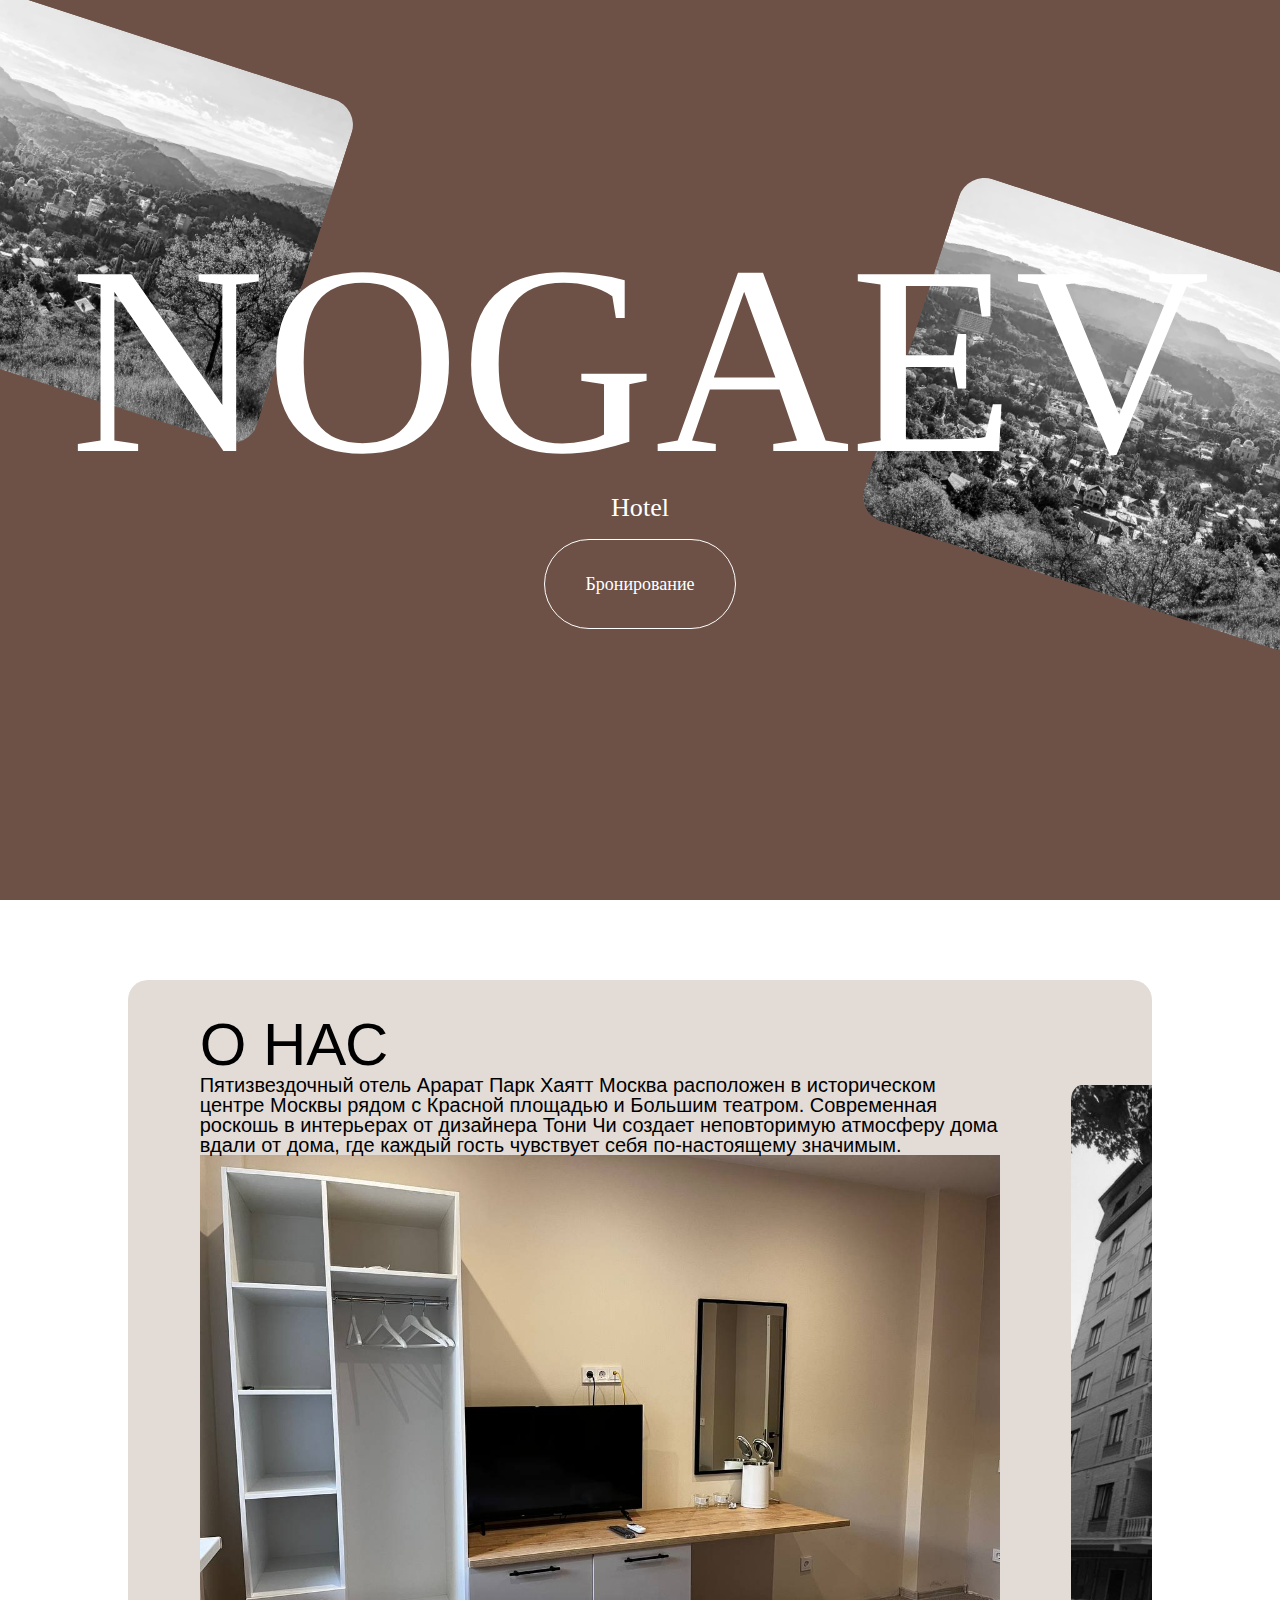
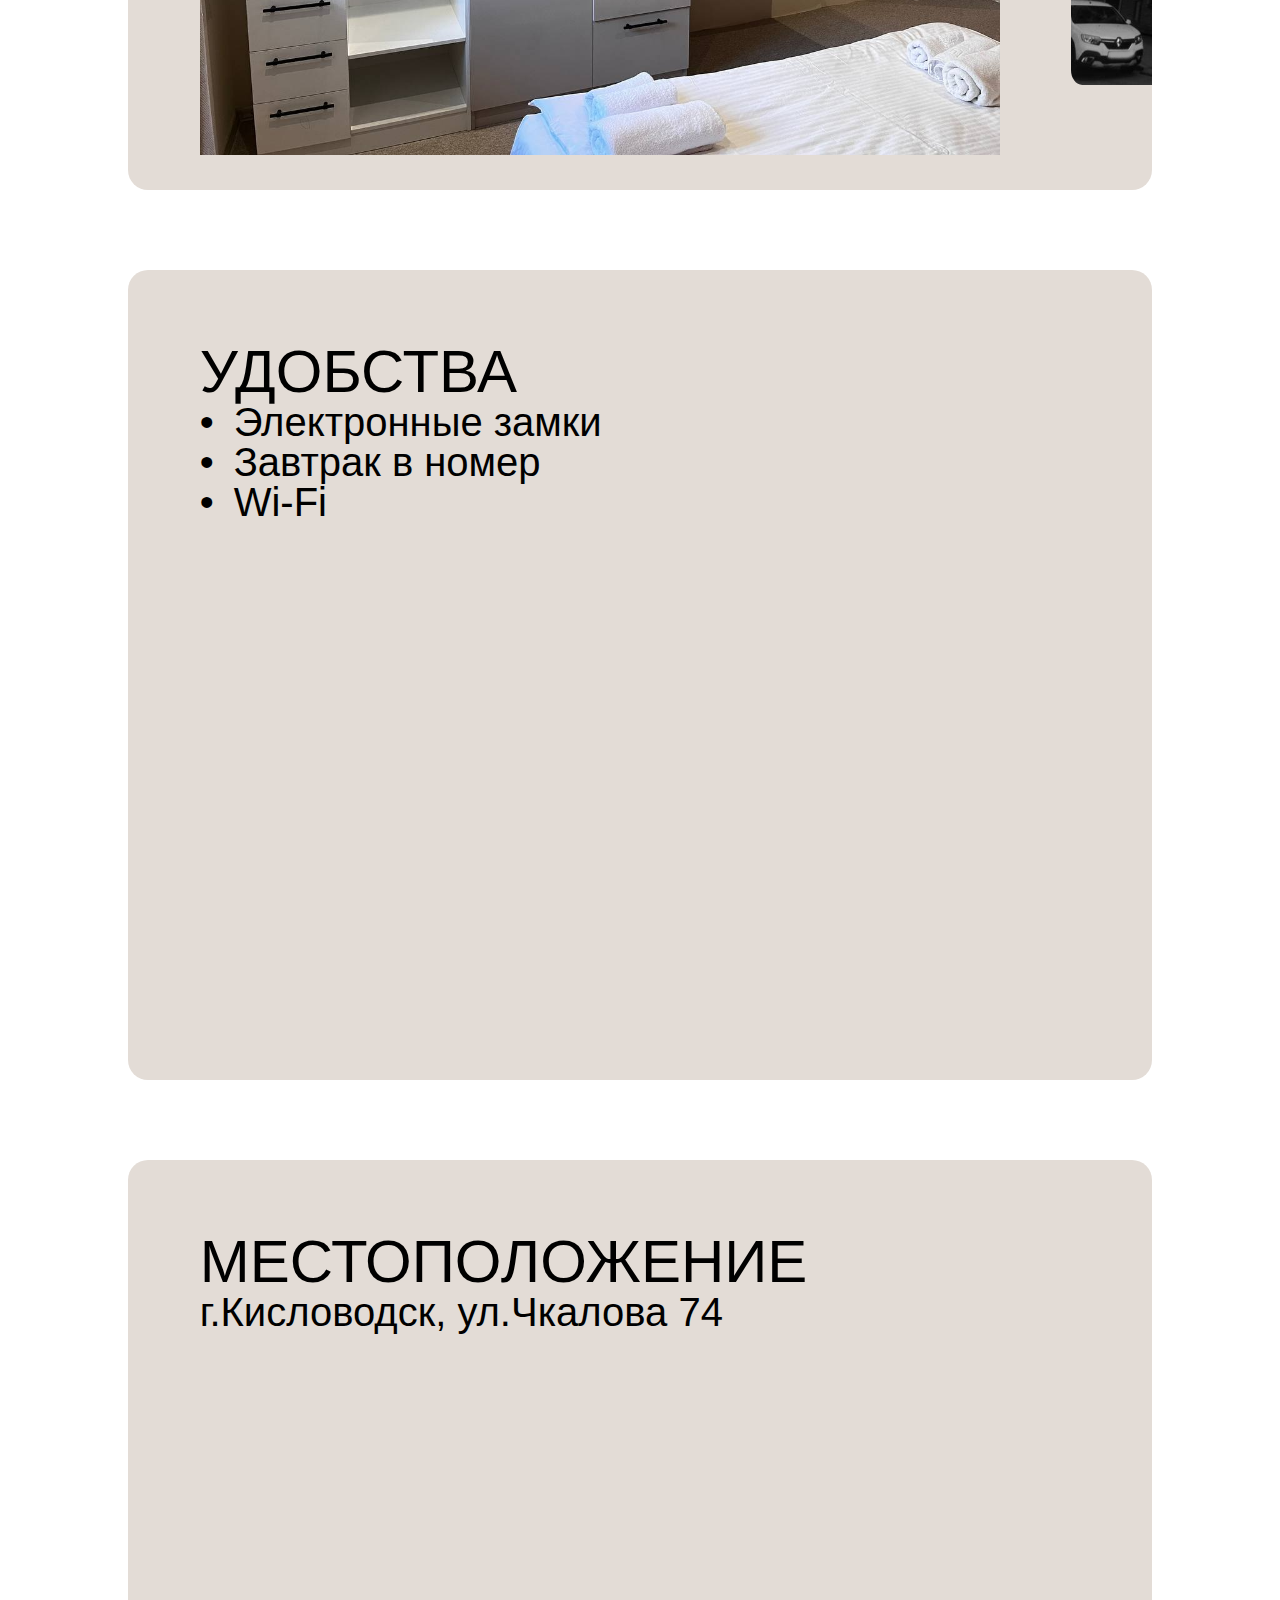
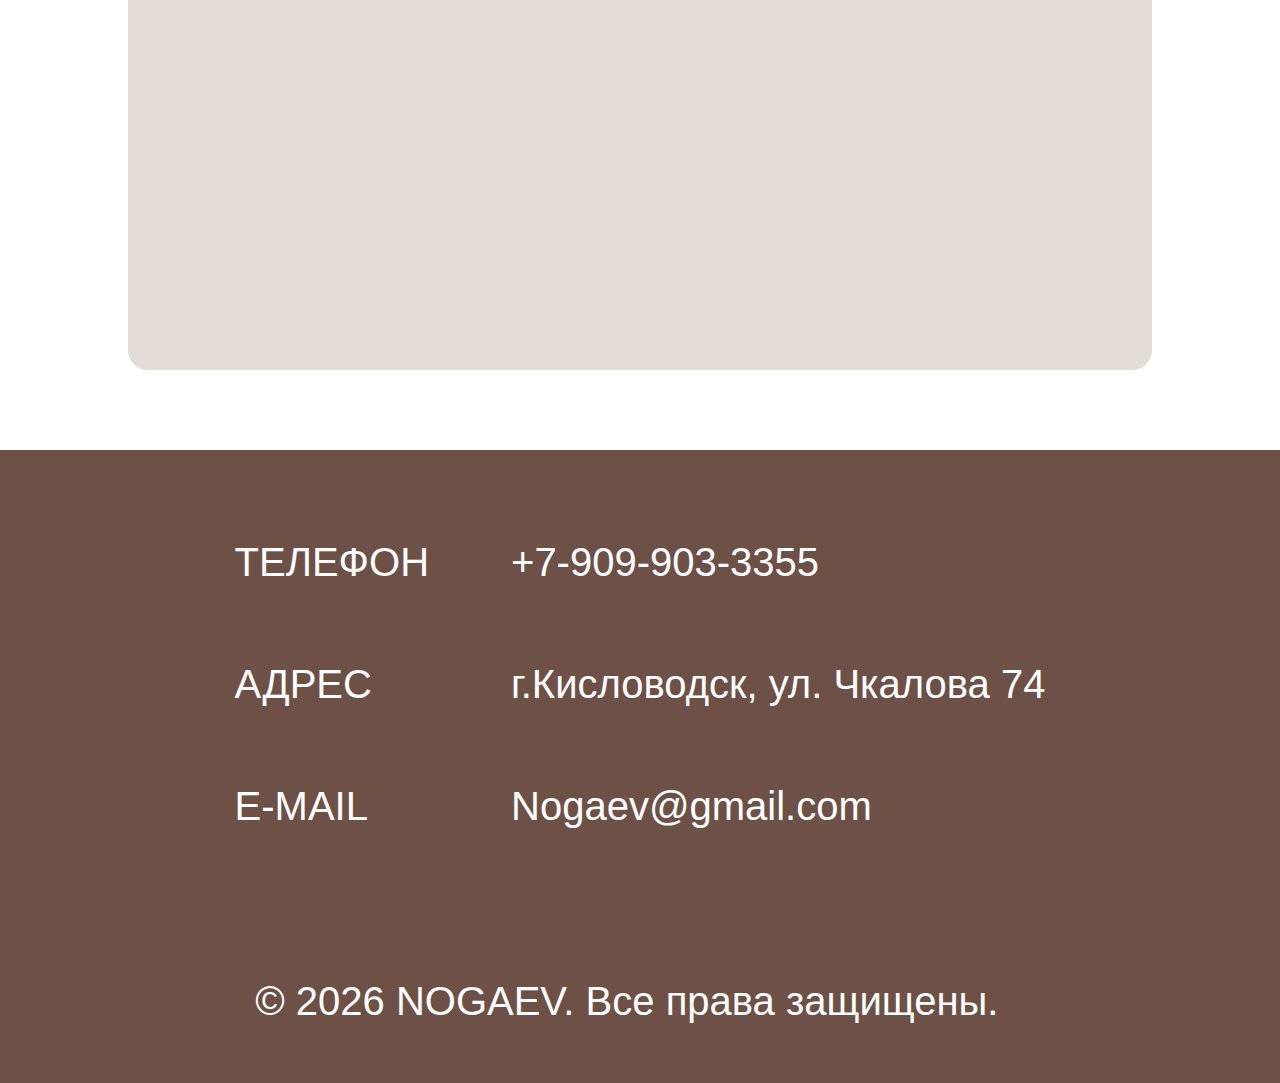
==== Proto_v1.3/index.html @ 4fed7bed "Second version of site demo" ====
<!DOCTYPE html>
<html lang="en">
<head>
    <meta charset="UTF-8">
    <meta name="viewport" content="width=device-width, initial-scale=1.0">
    <title>Document</title>

    <link rel="stylesheet" href="css\style.css">
    <link rel="stylesheet" href="css\main.css">
    <link rel="stylesheet" href="css\header.css">

    <script src="https://api-maps.yandex.ru/2.1/?lang=en_US"></script>
    <script src="js\map.js"></script>
    <script src="js\copyright.js"></script>
</head>
<header>
        <div class="center">
        <div class="photo">
        <img class="photo_left img_e" src="img\Kisl_1.jpg" alt="#" width="50%" height="50%">
        <img class="photo_right ing_e" src="img\Kisl_1.jpg" alt="#" width="50%" height="50%">
        </div>
            <div class="visitor_screen">
            <div><h1>NOGAEV</h1></div>
        <div><h4 class="text"> Hotel</h4></div>
           <div> <button id="Booking">
                Бронирование
            </button>
            </div>
        </div>
        </div>
        
    </header>
<body>
    
    <div>
        <div class="container container_content">
            <div class="text_container">
                <h2>О НАС</h2>
                <p class="text_sod box">Пятизвездочный отель Арарат Парк Хаятт Москва расположен в историческом центре Москвы рядом с Красной площадью и Большим театром. 
                Современная роскошь в интерьерах от дизайнера Тони Чи создает неповторимую атмосферу дома вдали от дома, где каждый гость чувствует себя по-настоящему значимым.</p>  
                <img  src="img\photo_2023-08-28_21-07-23.jpg" alt="#" height="600px">
            </div>
            <img src="img\Nogaev.jpg" class="rounded-corner" alt="#" height="600px">
        </div>

        <div class="container">
            <div class="text_container">
                <h2>УДОБСТВА</h2>
                <ul class="text_sod dot-list text_sodr">
                    <li>Электронные замки</li>
                    <li>Завтрак в номер</li>
                    <li>Wi-Fi</li>
                </ul>
            </div>
        </div>
    
        <div class="container">
            <div class="text_container">
                <h2>МЕСТОПОЛОЖЕНИЕ</h2>
                <h3>г.Кисловодск, ул.Чкалова 74</h3>
                <div id="map" style="height: 600px;"></div>
            </div>
        </div>
    
    </div>
    
    </body>
    <footer>
        <div class="contacts">
            <h3 class="h3_white"><table class="table">
                <tr>
                    <td>ТЕЛЕФОН</td>
                    <td>+7-909-903-3355</td>
                </tr>
                <tr>
                    <td>АДРЕС</td>
                    <td>г.Кисловодск, ул. Чкалова 74</td>
                </tr>
                <tr>
                    <td>E-MAIL</td>
                    <td>Nogaev@gmail.com</td>
                </tr>
            </table>
            <p class="text_container" id="copyright">&copy; <span id="year"></span> NOGAEV. Все права защищены.</p></h3>
        </div>
    </footer>    
</html>
<script>const yearSpan = document.getElementById("year");
const currentYear = new Date().getFullYear();
yearSpan.textContent = currentYear;</script>
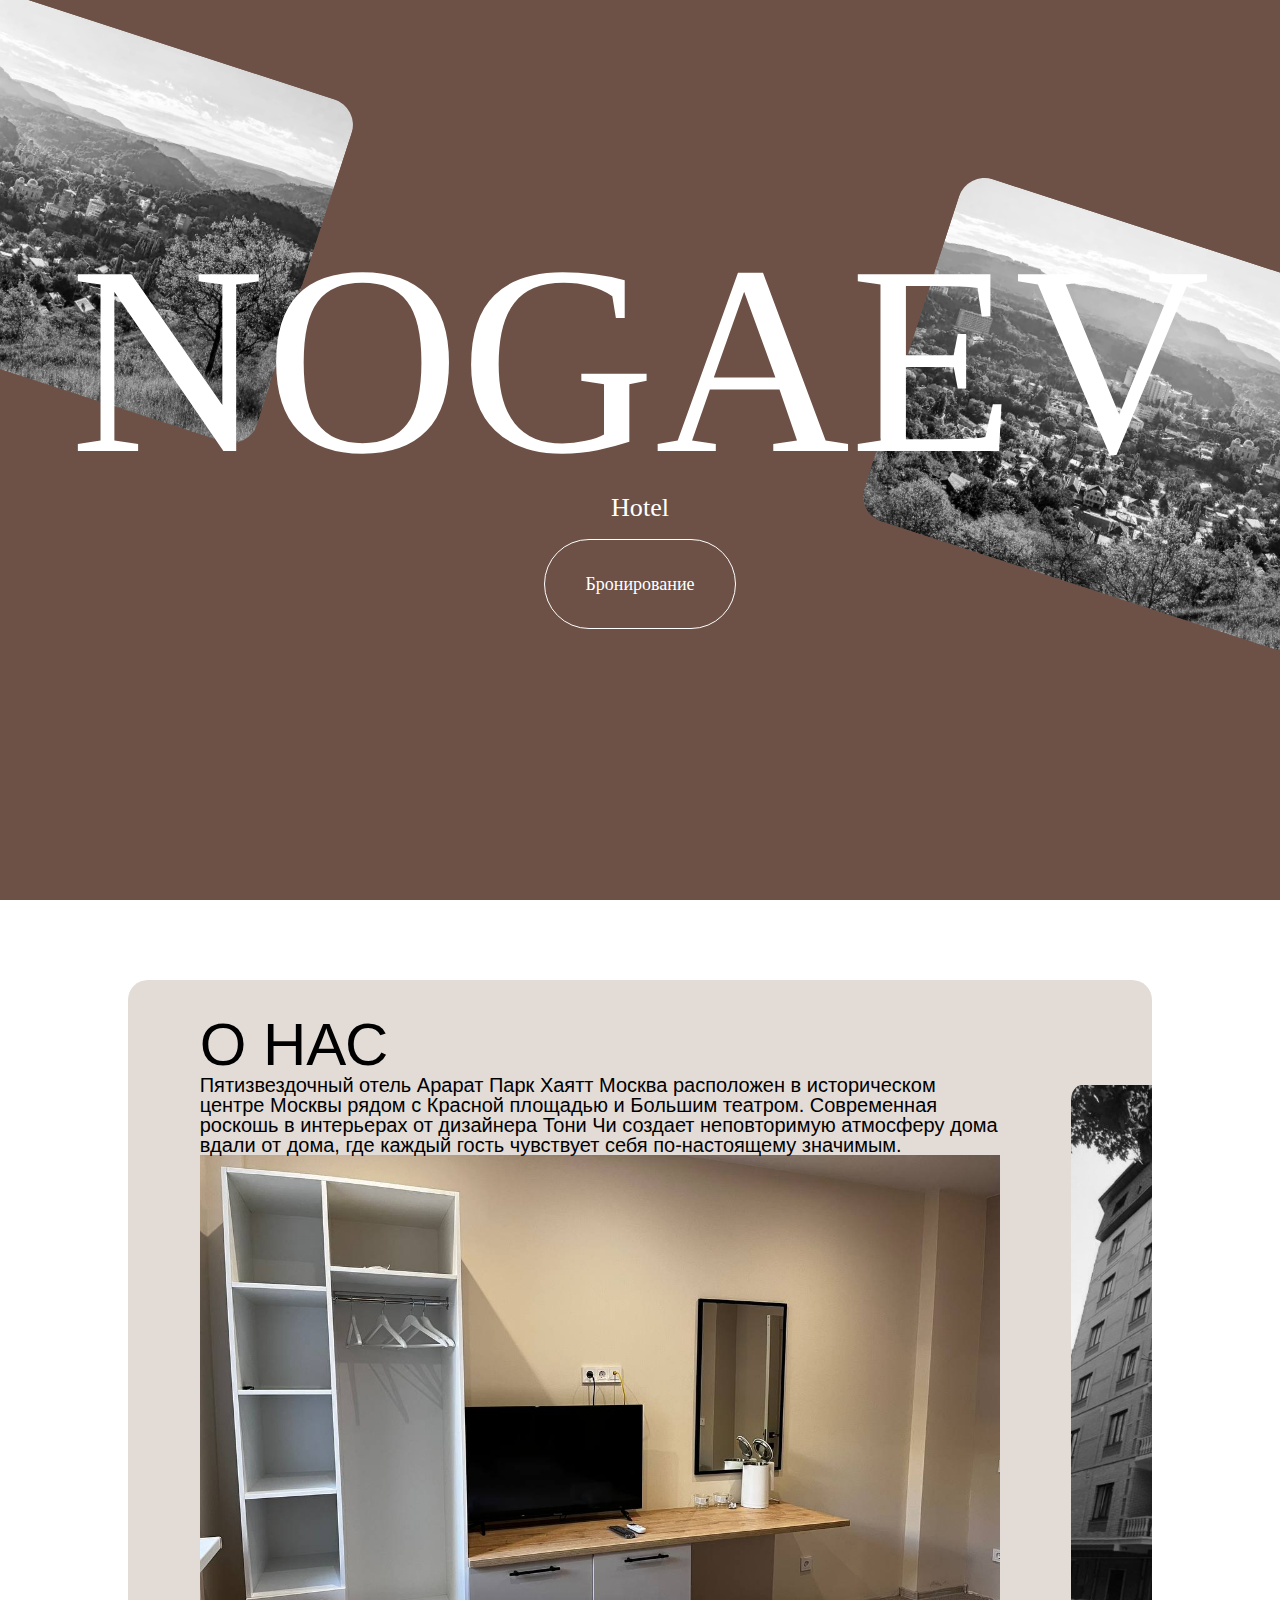
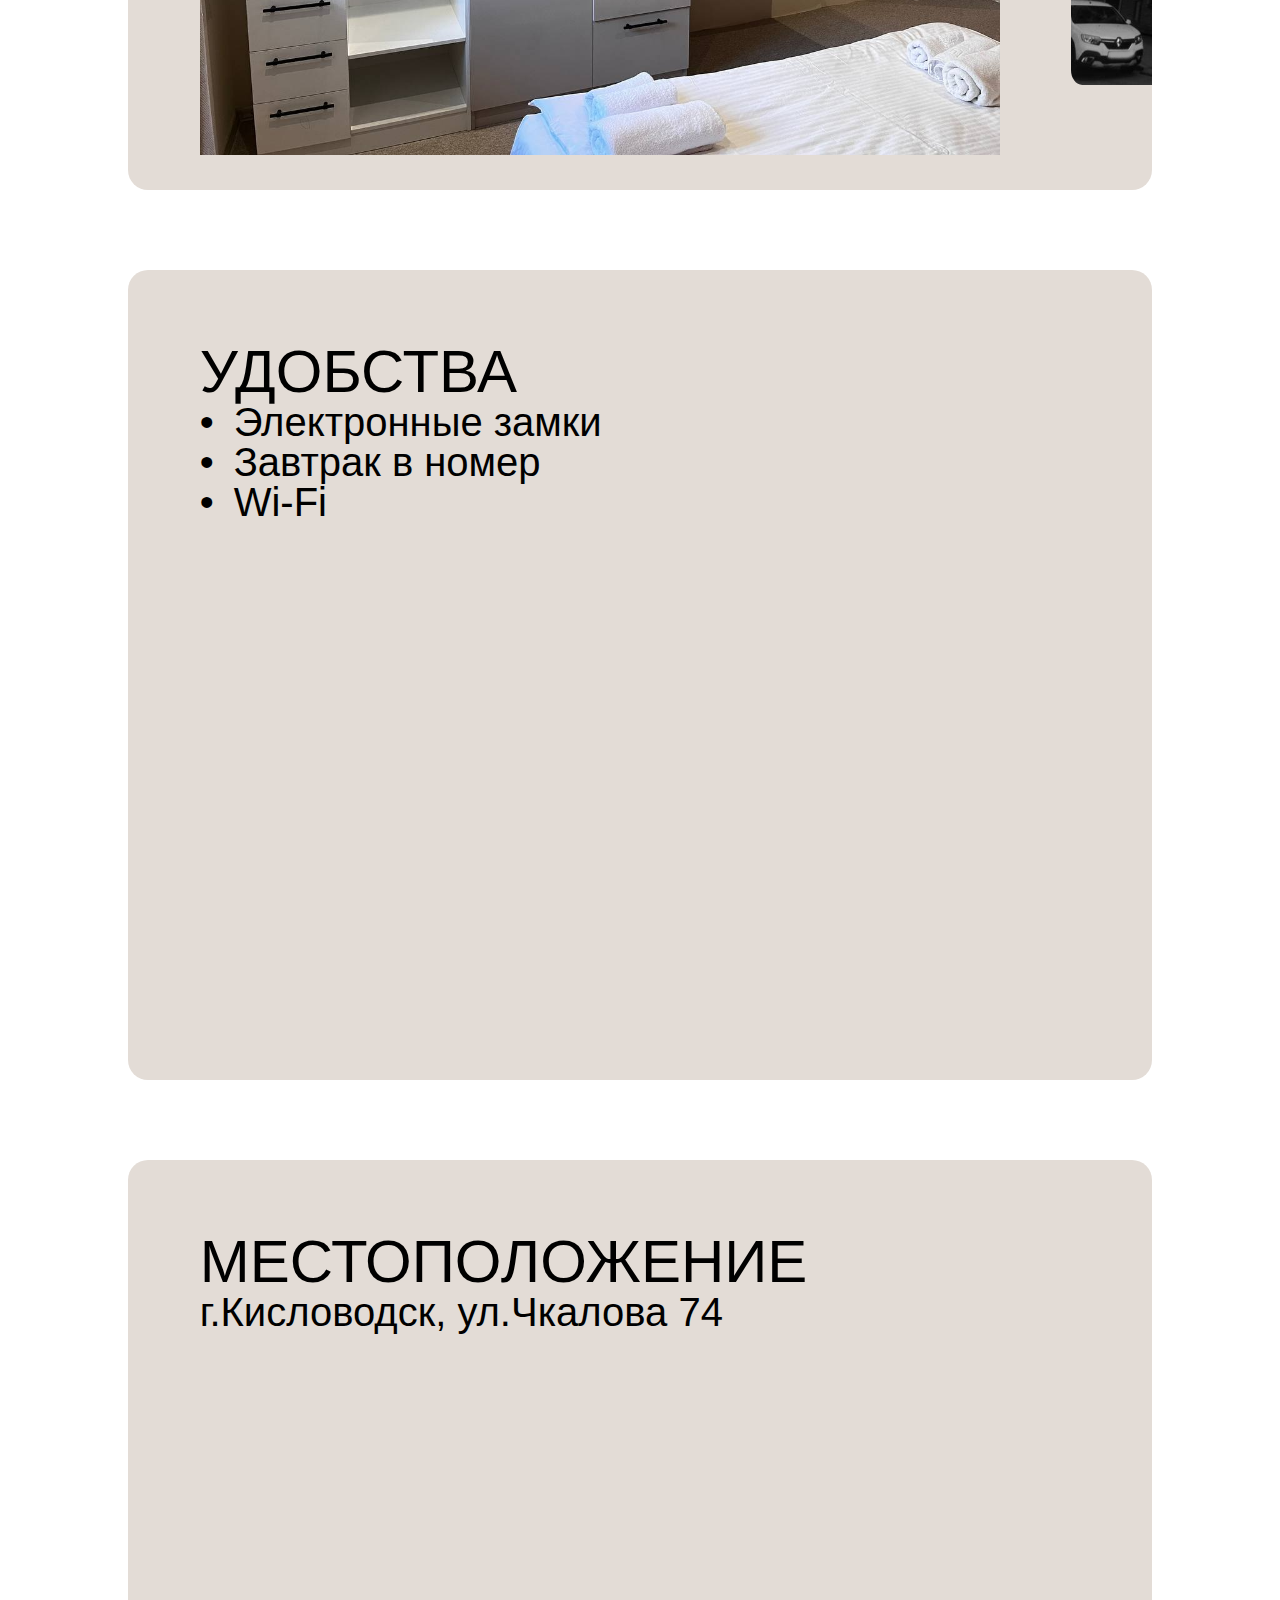
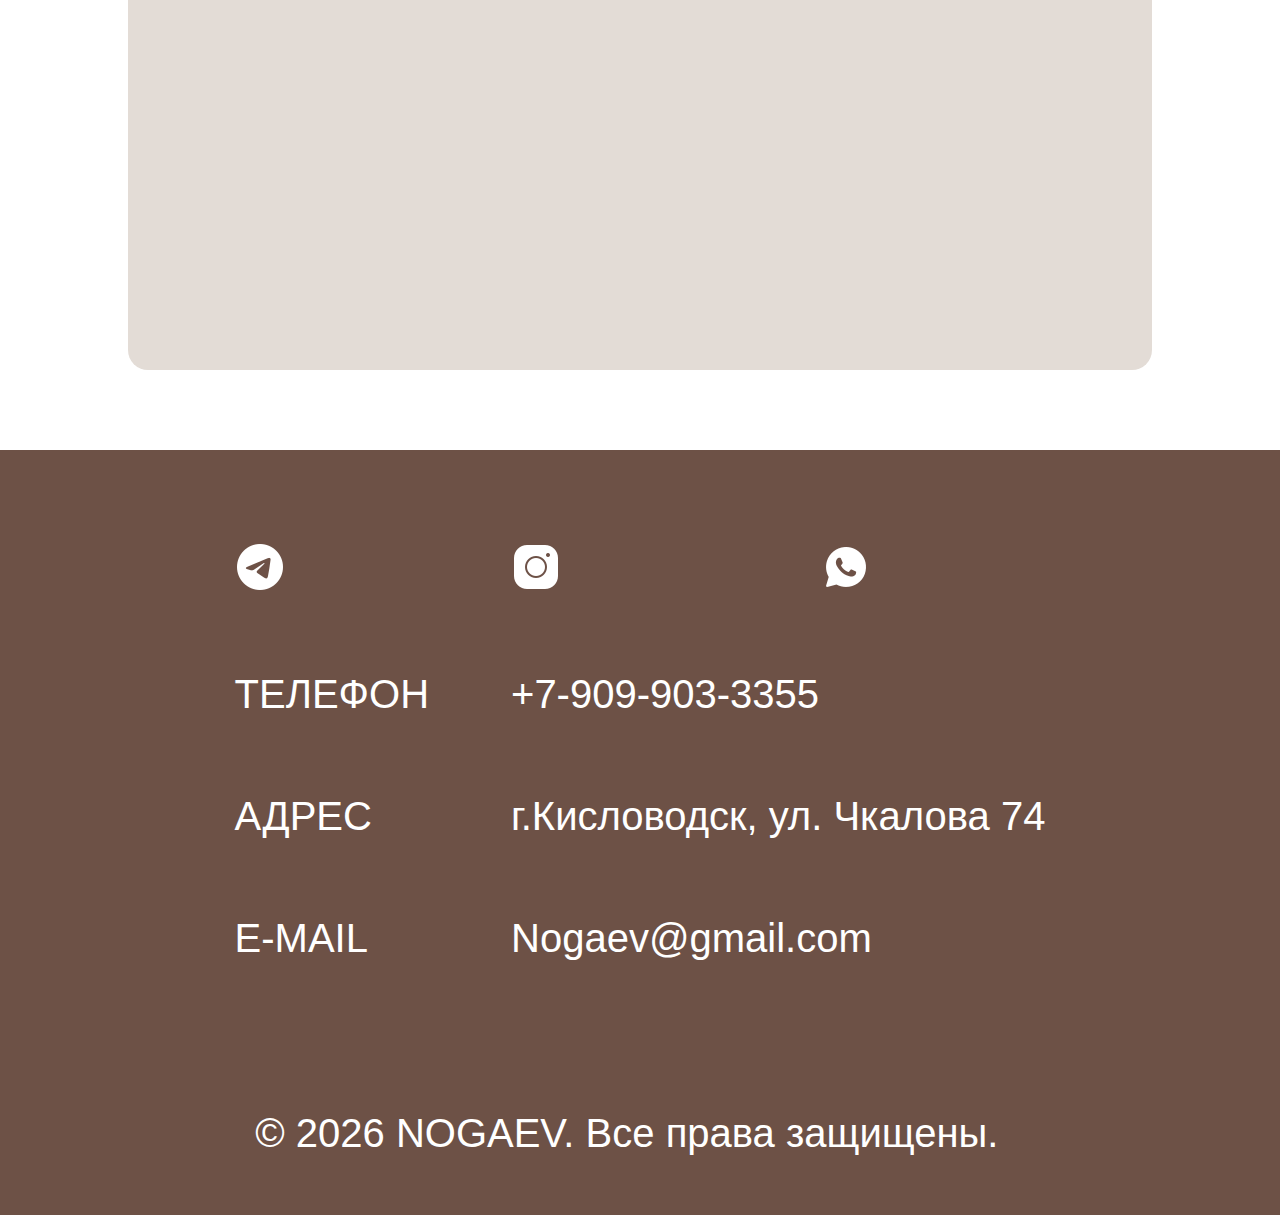
==== commit ca44a37b: "Second version with better footer" ====
--- a/Proto_v1.3/index.html
+++ b/Proto_v1.3/index.html
@@ -1,90 +1,116 @@
 <!DOCTYPE html>
 <html lang="en">
-<head>
-    <meta charset="UTF-8">
-    <meta name="viewport" content="width=device-width, initial-scale=1.0">
-    <title>Document</title>
+	<head>
+		<meta charset="UTF-8" />
+		<meta name="viewport" content="width=device-width, initial-scale=1.0" />
+		<title>Document</title>
 
-    <link rel="stylesheet" href="css\style.css">
-    <link rel="stylesheet" href="css\main.css">
-    <link rel="stylesheet" href="css\header.css">
+		<link rel="stylesheet" href="css\style.css" />
+		<link rel="stylesheet" href="css\main.css" />
+		<link rel="stylesheet" href="css\header.css" />
 
-    <script src="https://api-maps.yandex.ru/2.1/?lang=en_US"></script>
-    <script src="js\map.js"></script>
-    <script src="js\copyright.js"></script>
-</head>
-<header>
-        <div class="center">
-        <div class="photo">
-        <img class="photo_left img_e" src="img\Kisl_1.jpg" alt="#" width="50%" height="50%">
-        <img class="photo_right ing_e" src="img\Kisl_1.jpg" alt="#" width="50%" height="50%">
-        </div>
-            <div class="visitor_screen">
-            <div><h1>NOGAEV</h1></div>
-        <div><h4 class="text"> Hotel</h4></div>
-           <div> <button id="Booking">
-                Бронирование
-            </button>
-            </div>
-        </div>
-        </div>
-        
-    </header>
-<body>
-    
-    <div>
-        <div class="container container_content">
-            <div class="text_container">
-                <h2>О НАС</h2>
-                <p class="text_sod box">Пятизвездочный отель Арарат Парк Хаятт Москва расположен в историческом центре Москвы рядом с Красной площадью и Большим театром. 
-                Современная роскошь в интерьерах от дизайнера Тони Чи создает неповторимую атмосферу дома вдали от дома, где каждый гость чувствует себя по-настоящему значимым.</p>  
-                <img  src="img\photo_2023-08-28_21-07-23.jpg" alt="#" height="600px">
-            </div>
-            <img src="img\Nogaev.jpg" class="rounded-corner" alt="#" height="600px">
-        </div>
+		<script src="https://api-maps.yandex.ru/2.1/?lang=en_US"></script>
+		<script src="js\map.js"></script>
+		<script src="js\copyright.js"></script>
+	</head>
+	<header>
+		<div class="center">
+			<div class="photo">
+				<img
+					class="photo_left img_e"
+					src="img\Kisl_1.jpg"
+					alt="#"
+					width="50%"
+					height="50%"
+				/>
+				<img
+					class="photo_right ing_e"
+					src="img\Kisl_1.jpg"
+					alt="#"
+					width="50%"
+					height="50%"
+				/>
+			</div>
+			<div class="visitor_screen">
+				<div><h1>NOGAEV</h1></div>
+				<div><h4 class="text">Hotel</h4></div>
+				<div><button id="Booking">Бронирование</button></div>
+			</div>
+		</div>
+	</header>
+	<body>
+		<div>
+			<div class="container container_content">
+				<div class="text_container">
+					<h2>О НАС</h2>
+					<p class="text_sod box">
+						Пятизвездочный отель Арарат Парк Хаятт Москва расположен в
+						историческом центре Москвы рядом с Красной площадью и Большим
+						театром. Современная роскошь в интерьерах от дизайнера Тони Чи
+						создает неповторимую атмосферу дома вдали от дома, где каждый гость
+						чувствует себя по-настоящему значимым.
+					</p>
+					<img src="img\photo_2023-08-28_21-07-23.jpg" alt="#" height="600px" />
+				</div>
+				<img
+					src="img\Nogaev.jpg"
+					class="rounded-corner"
+					alt="#"
+					height="600px"
+				/>
+			</div>
 
-        <div class="container">
-            <div class="text_container">
-                <h2>УДОБСТВА</h2>
-                <ul class="text_sod dot-list text_sodr">
-                    <li>Электронные замки</li>
-                    <li>Завтрак в номер</li>
-                    <li>Wi-Fi</li>
-                </ul>
-            </div>
-        </div>
-    
-        <div class="container">
-            <div class="text_container">
-                <h2>МЕСТОПОЛОЖЕНИЕ</h2>
-                <h3>г.Кисловодск, ул.Чкалова 74</h3>
-                <div id="map" style="height: 600px;"></div>
-            </div>
-        </div>
-    
-    </div>
-    
-    </body>
-    <footer>
-        <div class="contacts">
-            <h3 class="h3_white"><table class="table">
-                <tr>
-                    <td>ТЕЛЕФОН</td>
-                    <td>+7-909-903-3355</td>
-                </tr>
-                <tr>
-                    <td>АДРЕС</td>
-                    <td>г.Кисловодск, ул. Чкалова 74</td>
-                </tr>
-                <tr>
-                    <td>E-MAIL</td>
-                    <td>Nogaev@gmail.com</td>
-                </tr>
-            </table>
-            <p class="text_container" id="copyright">&copy; <span id="year"></span> NOGAEV. Все права защищены.</p></h3>
-        </div>
-    </footer>    
+			<div class="container">
+				<div class="text_container">
+					<h2>УДОБСТВА</h2>
+					<ul class="text_sod dot-list text_sodr">
+						<li>Электронные замки</li>
+						<li>Завтрак в номер</li>
+						<li>Wi-Fi</li>
+					</ul>
+				</div>
+			</div>
+
+			<div class="container">
+				<div class="text_container">
+					<h2>МЕСТОПОЛОЖЕНИЕ</h2>
+					<h3>г.Кисловодск, ул.Чкалова 74</h3>
+					<div id="map" style="height: 600px"></div>
+				</div>
+			</div>
+		</div>
+	</body>
+	<footer>
+		<div class="contacts">
+			<h3 class="h3_white">
+				<table class="table">
+					<tr>
+						<td><a href="https://web.telegram.org/a/"><img src="img\icons8-телеграм-50.png" alt="" /></a></td>
+						<td><a href="https://web.telegram.org/a/"><img src="img\icons8-instagram-50.png" alt="" /></a></td>
+						<td><a href="https://web.telegram.org/a/"><img src="img\icons8-whatsapp-48.png" alt="" /></a></td>
+					</tr>
+					<tr>
+						<td>ТЕЛЕФОН</td>
+						<td colspan="2">+7-909-903-3355</td>
+					</tr>
+					<tr>
+						<td>АДРЕС</td>
+						<td colspan="2">г.Кисловодск, ул. Чкалова 74</td>
+					</tr>
+					<tr>
+						<td>E-MAIL</td>
+						<td colspan="2">Nogaev@gmail.com</td>
+					</tr>
+				</table>
+				<p class="text_container" id="copyright">
+					&copy; <span id="year"></span> NOGAEV. Все права защищены.
+				</p>
+			</h3>
+		</div>
+	</footer>
 </html>
-<script>const yearSpan = document.getElementById("year");
-const currentYear = new Date().getFullYear();
-yearSpan.textContent = currentYear;</script>+<script>
+	const yearSpan = document.getElementById('year')
+	const currentYear = new Date().getFullYear()
+	yearSpan.textContent = currentYear
+</script>
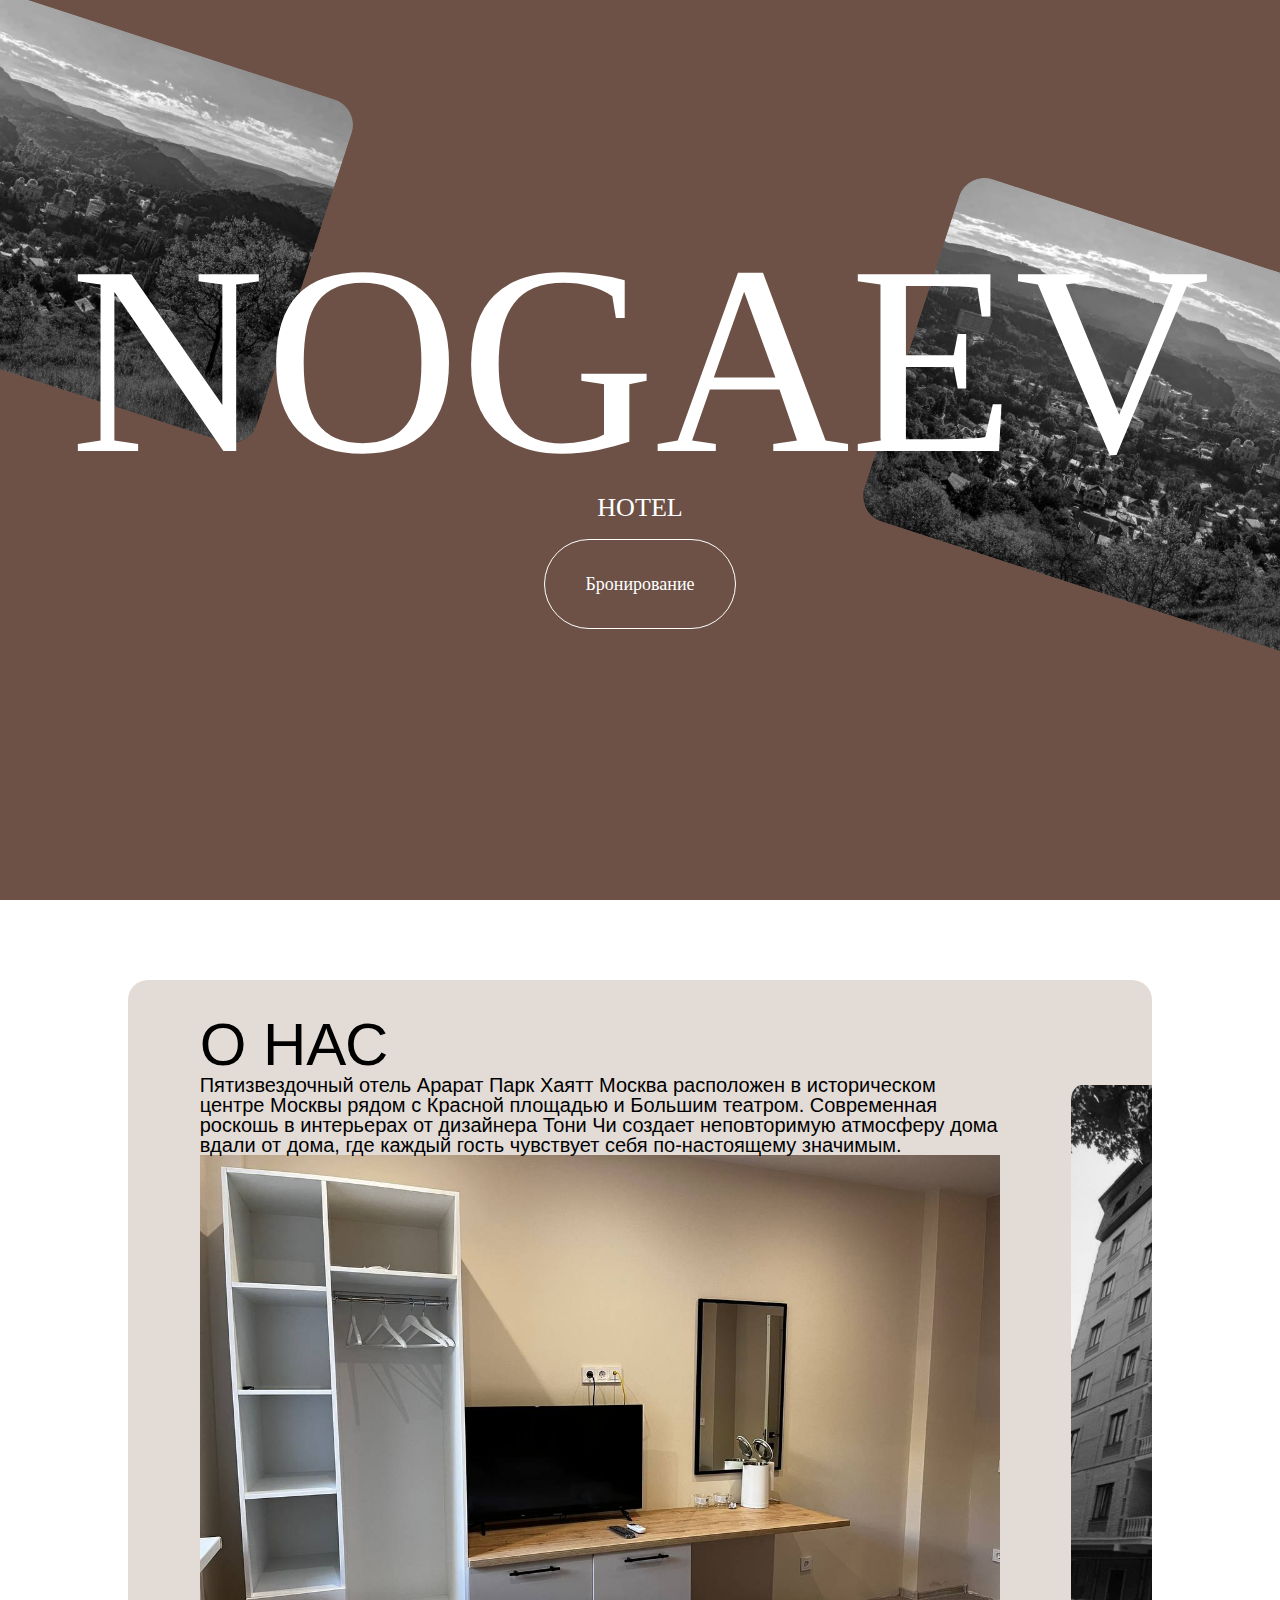
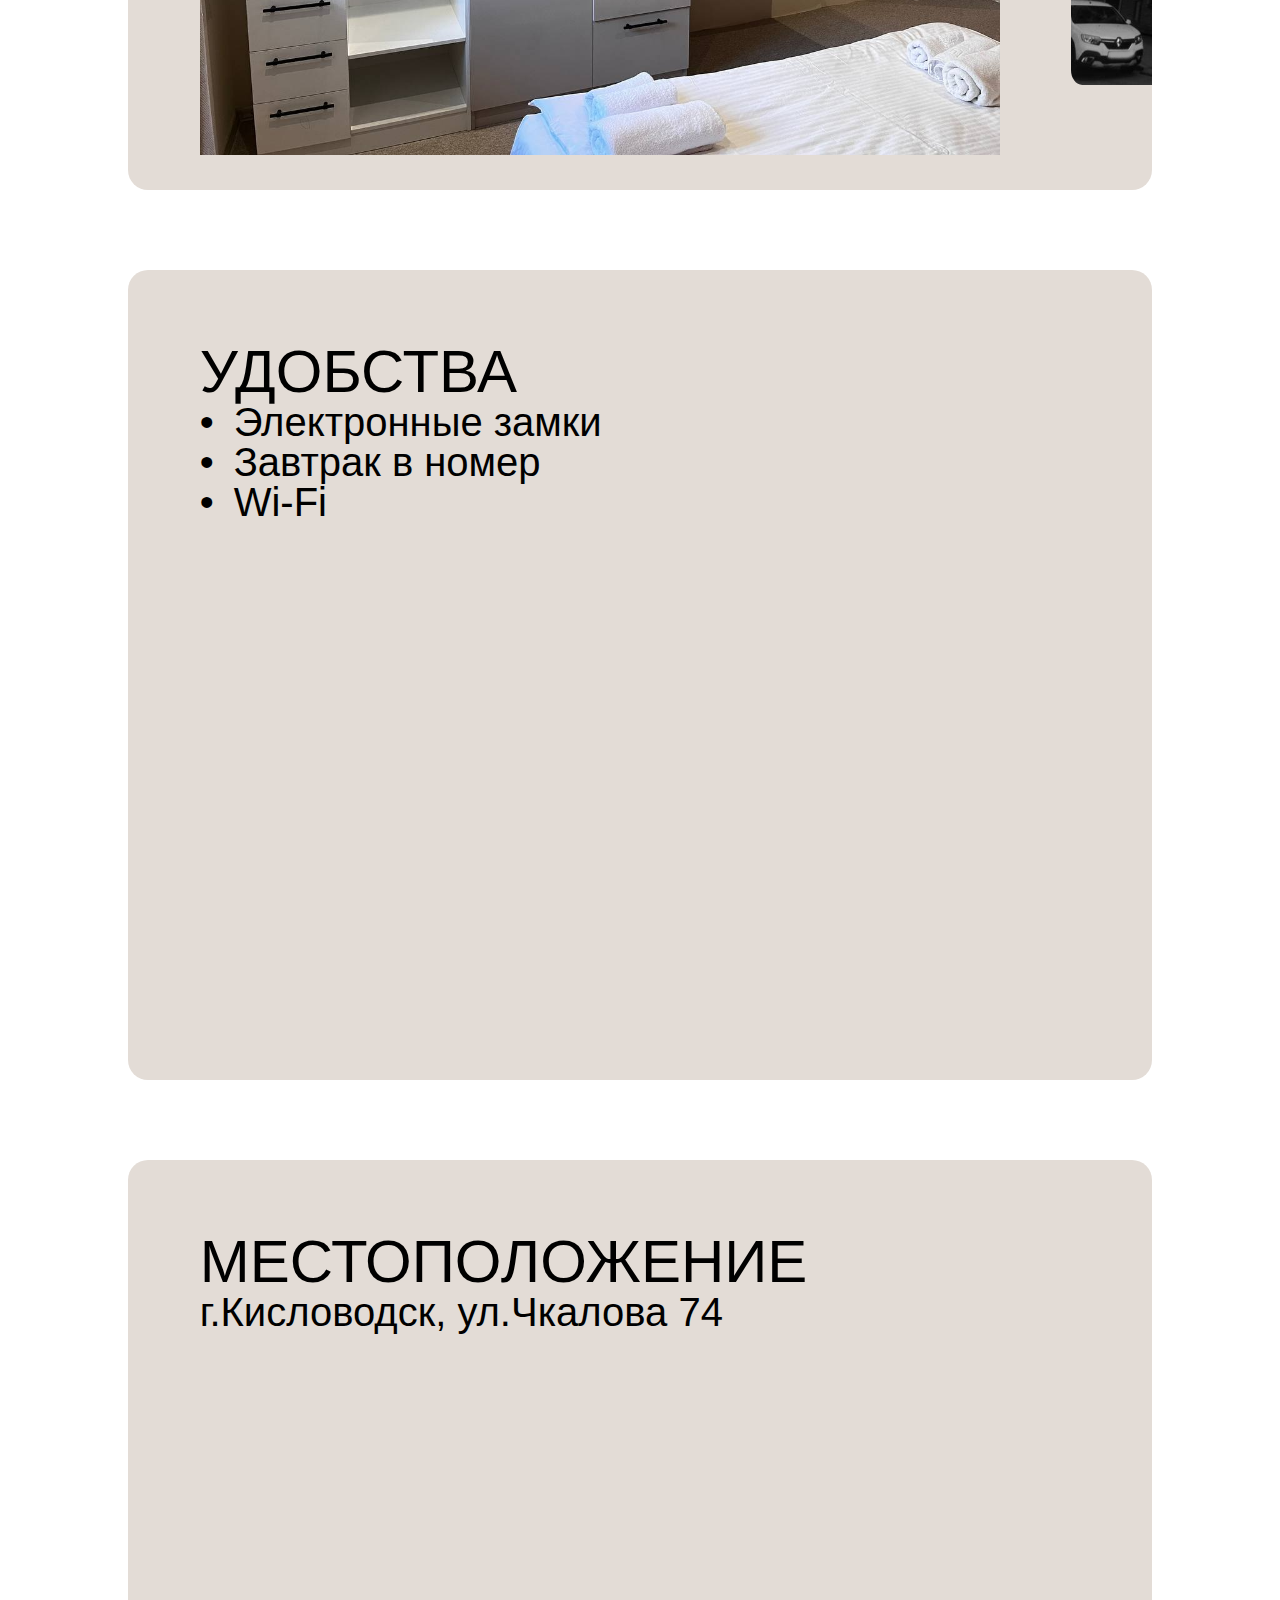
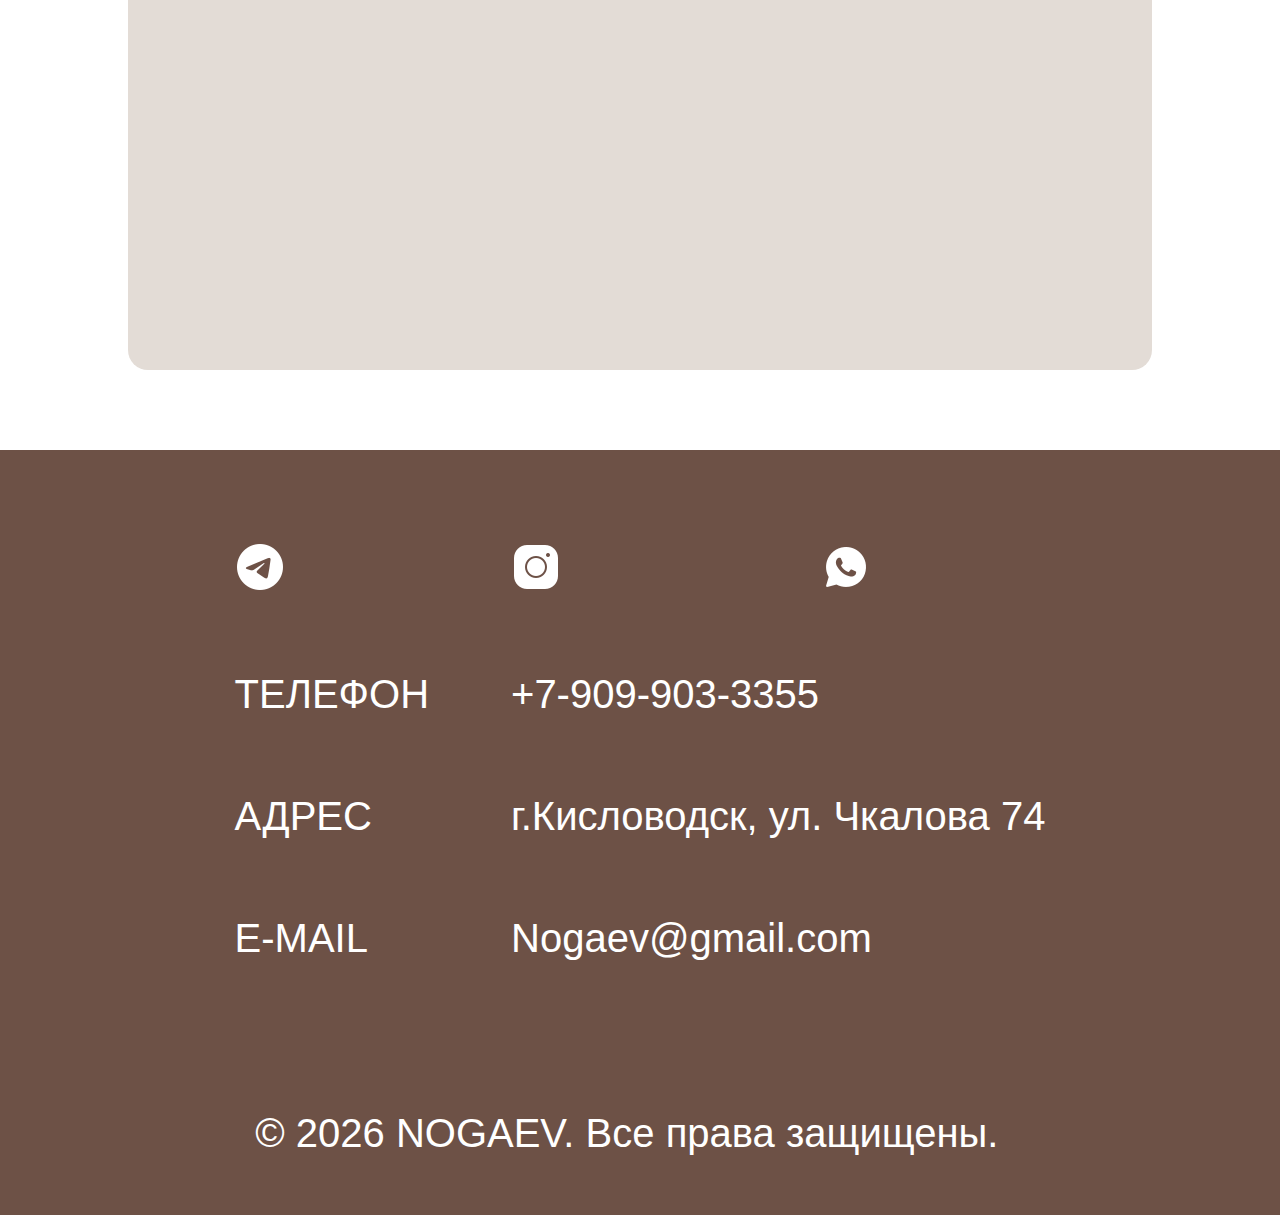
==== commit 70008d85: "Second version with better footer v2" ====
--- a/Proto_v1.3/index.html
+++ b/Proto_v1.3/index.html
@@ -12,6 +12,9 @@
 		<script src="https://api-maps.yandex.ru/2.1/?lang=en_US"></script>
 		<script src="js\map.js"></script>
 		<script src="js\copyright.js"></script>
+		<style>
+
+		</style>
 	</head>
 	<header>
 		<div class="center">
@@ -33,7 +36,7 @@
 			</div>
 			<div class="visitor_screen">
 				<div><h1>NOGAEV</h1></div>
-				<div><h4 class="text">Hotel</h4></div>
+				<div><h4 class="text">HOTEL</h4></div>
 				<div><button id="Booking">Бронирование</button></div>
 			</div>
 		</div>
@@ -85,9 +88,21 @@
 			<h3 class="h3_white">
 				<table class="table">
 					<tr>
-						<td><a href="https://web.telegram.org/a/"><img src="img\icons8-телеграм-50.png" alt="" /></a></td>
-						<td><a href="https://web.telegram.org/a/"><img src="img\icons8-instagram-50.png" alt="" /></a></td>
-						<td><a href="https://web.telegram.org/a/"><img src="img\icons8-whatsapp-48.png" alt="" /></a></td>
+						<td>
+							<a href="https://web.telegram.org/a/" target="_blank"
+								><img src="img\icons8-телеграм-50.png" alt=""
+							/></a>
+						</td>
+						<td>
+							<a href="https://web.telegram.org/a/" target="_blank"
+								><img src="img\icons8-instagram-50.png" alt=""
+							/></a>
+						</td>
+						<td>
+							<a href="https://web.telegram.org/a/" target="_blank"
+								><img src="img\icons8-whatsapp-48.png" alt=""
+							/></a>
+						</td>
 					</tr>
 					<tr>
 						<td>ТЕЛЕФОН</td>
